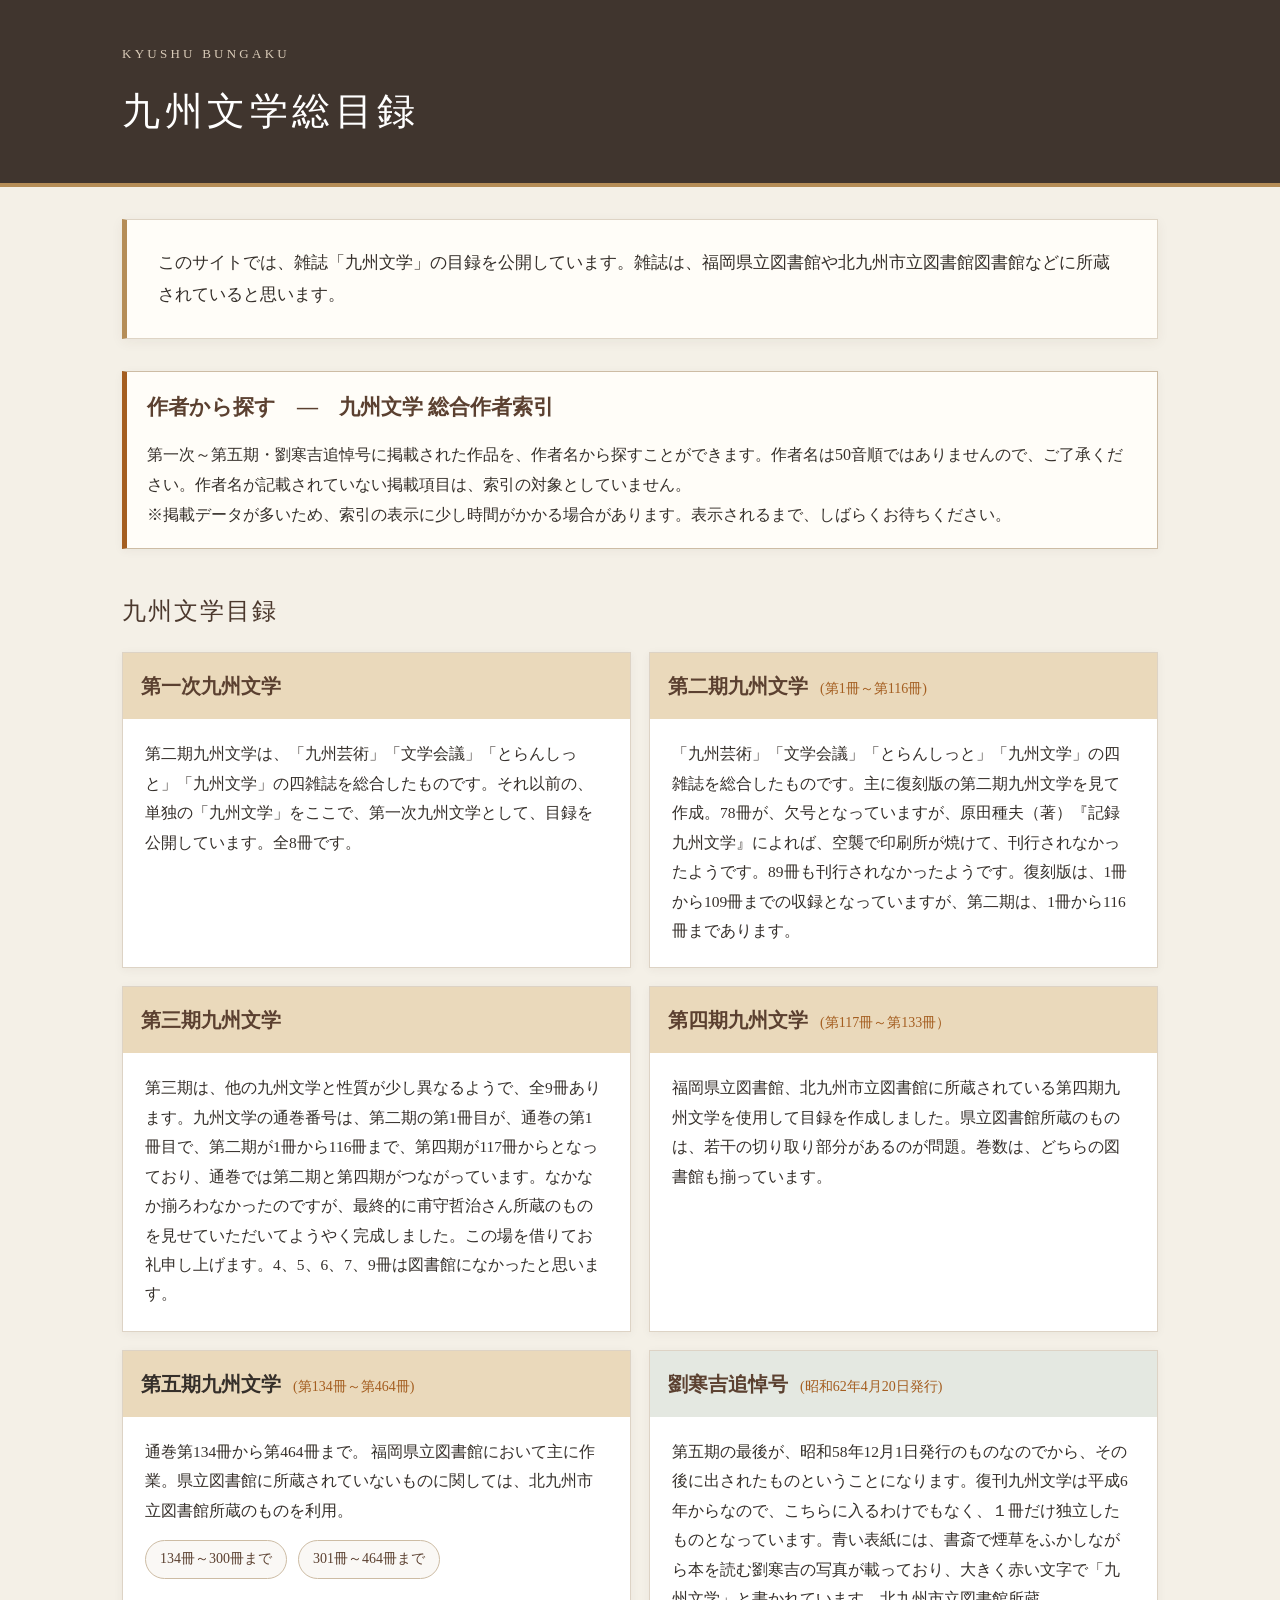
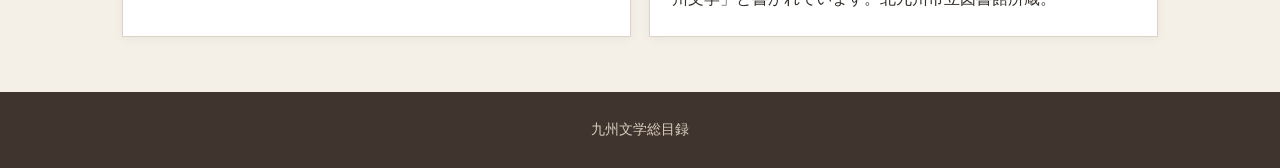
==== index.html @ 51d68d0b "Add files via upload" ====
<!DOCTYPE html>
<html lang="ja">
<head>
<meta charset="UTF-8">
<meta name="viewport" content="width=device-width, initial-scale=1.0">
<meta name="description" content="九州文学総目録">
<meta name="keywords" content="九州文学,総目録">
<title>九州文学総目録</title>
<style>
* { box-sizing: border-box; }
html { scroll-behavior: smooth; }
body {
  margin: 0;
  background: #f4f0e7;
  color: #352f2a;
  font-family: "Yu Mincho", "Hiragino Mincho ProN", "MS PMincho", serif;
  line-height: 1.9;
  font-size: 16px;
}
a { color: #5b4030; text-decoration: none; }
a:hover { text-decoration: underline; }

.wrap { max-width: 1080px; margin: auto; padding: 0 22px; }

header {
  background: #40352e;
  color: #fff;
  border-bottom: 4px solid #b58d57;
}
.header-inner { padding: 42px 22px 36px; }
.kicker { font-size: 13px; letter-spacing: .25em; color: #d9cbb8; margin-bottom: 8px; }
h1 { margin: 0; font-size: 38px; font-weight: normal; letter-spacing: .12em; }

.intro {
  margin: 32px 0;
  background: #fffdf8;
  border: 1px solid #ded4c5;
  border-left: 5px solid #b58d57;
  padding: 27px 31px;
  box-shadow: 0 3px 12px rgba(60,45,30,.06);
  font-size: 1.05rem;
}
.intro p { margin: 0; }

.section { margin-top: 40px; }
.section-title {
  margin-bottom: 18px;
}
.section-title h2 {
  margin: 0;
  font-size: 24px;
  font-weight: normal;
  letter-spacing: .08em;
  color: #4b382d;
}

.grid {
  display: grid;
  grid-template-columns: 1fr 1fr;
  gap: 18px;
}
.card {
  background: #fff;
  border: 1px solid #ddd3c5;
  box-shadow: 0 2px 9px rgba(60,45,30,.05);
}
.card-head {
  background: #ead9bb;
  padding: 14px 18px;
}
.card-head a, .card-head b {
  font-size: 20px;
  font-weight: bold;
}
.card-head .period {
  color: #a45e20;
  font-size: 14px;
  margin-left: 8px;
  font-weight: normal;
}
.card-body {
  padding: 20px 22px 22px;
  font-size: 15.5px;
}
.card-body p { margin: 0; }

.links { margin-top: 15px; }
.link-pill {
  display: inline-block;
  padding: 5px 14px;
  border: 1px solid #cdbca4;
  border-radius: 20px;
  margin-right: 7px;
  font-size: 14px;
  background: #faf8f5;
}
.link-pill:hover {
  background: #ead9bb;
}

/* 劉寒吉追悼号専用のヘッダー背景色 */
.card-head.special {
  background: #e4e8e1;
}

footer {
  margin-top: 55px;
  background: #40352e;
  color: #d9cdbd;
  padding: 25px 0;
  font-size: 14px;
  text-align: center;
}

@media(max-width:700px) {
  .wrap { padding: 0 15px; }
  .header-inner { padding: 30px 15px; }
  h1 { font-size: 28px; }
  .intro { padding: 22px 19px; margin: 20px 0; font-size: 1rem; }
  .grid { grid-template-columns: 1fr; }
  .card-body { font-size: 15px; }
}

.author-index-card {
  margin-top: 28px;
  background: #fffdf8;
  border: 1px solid #cdbca4;
  border-left: 5px solid #a45e20;
  box-shadow: 0 2px 9px rgba(60,45,30,.05);
}
.author-index-card a {
  display: block;
  padding: 16px 20px 12px;
  font-size: 21px;
  font-weight: bold;
  color: #5b4030;
}
.author-index-card p {
  margin: 0;
  padding: 0 20px 17px;
  font-size: 16px;
}
.author-index-card a:hover {
  background: #faf4ea;
}

</style>
</head>
<body>

<header>
  <div class="wrap header-inner">
    <div class="kicker">KYUSHU BUNGAKU</div>
    <h1>九州文学総目録</h1>
  </div>
</header>

<main class="wrap">

  <section class="intro">
    <p>このサイトでは、雑誌「九州文学」の目録を公開しています。雑誌は、福岡県立図書館や北九州市立図書館図書館などに所蔵されていると思います。</p>
  </section>

  <section class="author-index-card" aria-label="作者索引">
    <a href="author.html">作者から探す　―　九州文学 総合作者索引</a>
    <p>第一次～第五期・劉寒吉追悼号に掲載された作品を、作者名から探すことができます。作者名は50音順ではありませんので、ご了承ください。作者名が記載されていない掲載項目は、索引の対象としていません。<br>※掲載データが多いため、索引の表示に少し時間がかかる場合があります。表示されるまで、しばらくお待ちください。</p>
  </section>

  <section class="section">
    <div class="section-title"><h2>九州文学目録</h2></div>

    <div class="grid">

      <!-- 第一次九州文学 -->
      <article class="card">
        <div class="card-head">
          <a href="dai1.html">第一次九州文学</a>
        </div>
        <div class="card-body">
          <p>第二期九州文学は、「九州芸術」「文学会議」「とらんしっと」「九州文学」の四雑誌を総合したものです。それ以前の、単独の「九州文学」をここで、第一次九州文学として、目録を公開しています。全8冊です。</p>
        </div>
      </article>

      <!-- 第二期九州文学 -->
      <article class="card">
        <div class="card-head">
          <a href="dai2.html">第二期九州文学</a>
          <span class="period">(第1冊～第116冊)</span>
        </div>
        <div class="card-body">
          <p>「九州芸術」「文学会議」「とらんしっと」「九州文学」の四雑誌を総合したものです。主に復刻版の第二期九州文学を見て作成。78冊が、欠号となっていますが、原田種夫（著）『記録九州文学』によれば、空襲で印刷所が焼けて、刊行されなかったようです。89冊も刊行されなかったようです。復刻版は、1冊から109冊までの収録となっていますが、第二期は、1冊から116冊まであります。</p>
        </div>
      </article>

      <!-- 第三期九州文学 -->
      <article class="card">
        <div class="card-head">
          <a href="dai3.html">第三期九州文学</a>
        </div>
        <div class="card-body">
          <p>第三期は、他の九州文学と性質が少し異なるようで、全9冊あります。九州文学の通巻番号は、第二期の第1冊目が、通巻の第1冊目で、第二期が1冊から116冊まで、第四期が117冊からとなっており、通巻では第二期と第四期がつながっています。なかなか揃ろわなかったのですが、最終的に甫守哲治さん所蔵のものを見せていただいてようやく完成しました。この場を借りてお礼申し上げます。4、5、6、7、9冊は図書館になかったと思います。</p>
        </div>
      </article>

      <!-- 第四期九州文学 -->
      <article class="card">
        <div class="card-head">
          <a href="dai4.html">第四期九州文学</a>
          <span class="period">(第117冊～第133冊）</span>
        </div>
        <div class="card-body">
          <p>福岡県立図書館、北九州市立図書館に所蔵されている第四期九州文学を使用して目録を作成しました。県立図書館所蔵のものは、若干の切り取り部分があるのが問題。巻数は、どちらの図書館も揃っています。</p>
        </div>
      </article>

      <!-- 第五期九州文学 -->
      <article class="card">
        <div class="card-head">
          <b>第五期九州文学</b>
          <span class="period">(第134冊～第464冊)</span>
        </div>
        <div class="card-body">
          <p>通巻第134冊から第464冊まで。 福岡県立図書館において主に作業。県立図書館に所蔵されていないものに関しては、北九州市立図書館所蔵のものを利用。</p>
          <div class="links">
            <a class="link-pill" href="dai501.html">134冊～300冊まで</a>
            <a class="link-pill" href="dai502.html">301冊～464冊まで</a>
          </div>
        </div>
      </article>

      <!-- 劉寒吉追悼号 -->
      <article class="card">
        <div class="card-head special">
          <a href="ryu.html">劉寒吉追悼号</a>
          <span class="period">(昭和62年4月20日発行)</span>
        </div>
        <div class="card-body">
          <p>第五期の最後が、昭和58年12月1日発行のものなのでから、その後に出されたものということになります。復刊九州文学は平成6年からなので、こちらに入るわけでもなく、１冊だけ独立したものとなっています。青い表紙には、書斎で煙草をふかしながら本を読む劉寒吉の写真が載っており、大きく赤い文字で「九州文学」と書かれています。北九州市立図書館所蔵。</p>
        </div>
      </article>

    </div>
  </section>

</main>

<footer>
  <div class="wrap">
    九州文学総目録
  </div>
</footer>

</body>
</html>
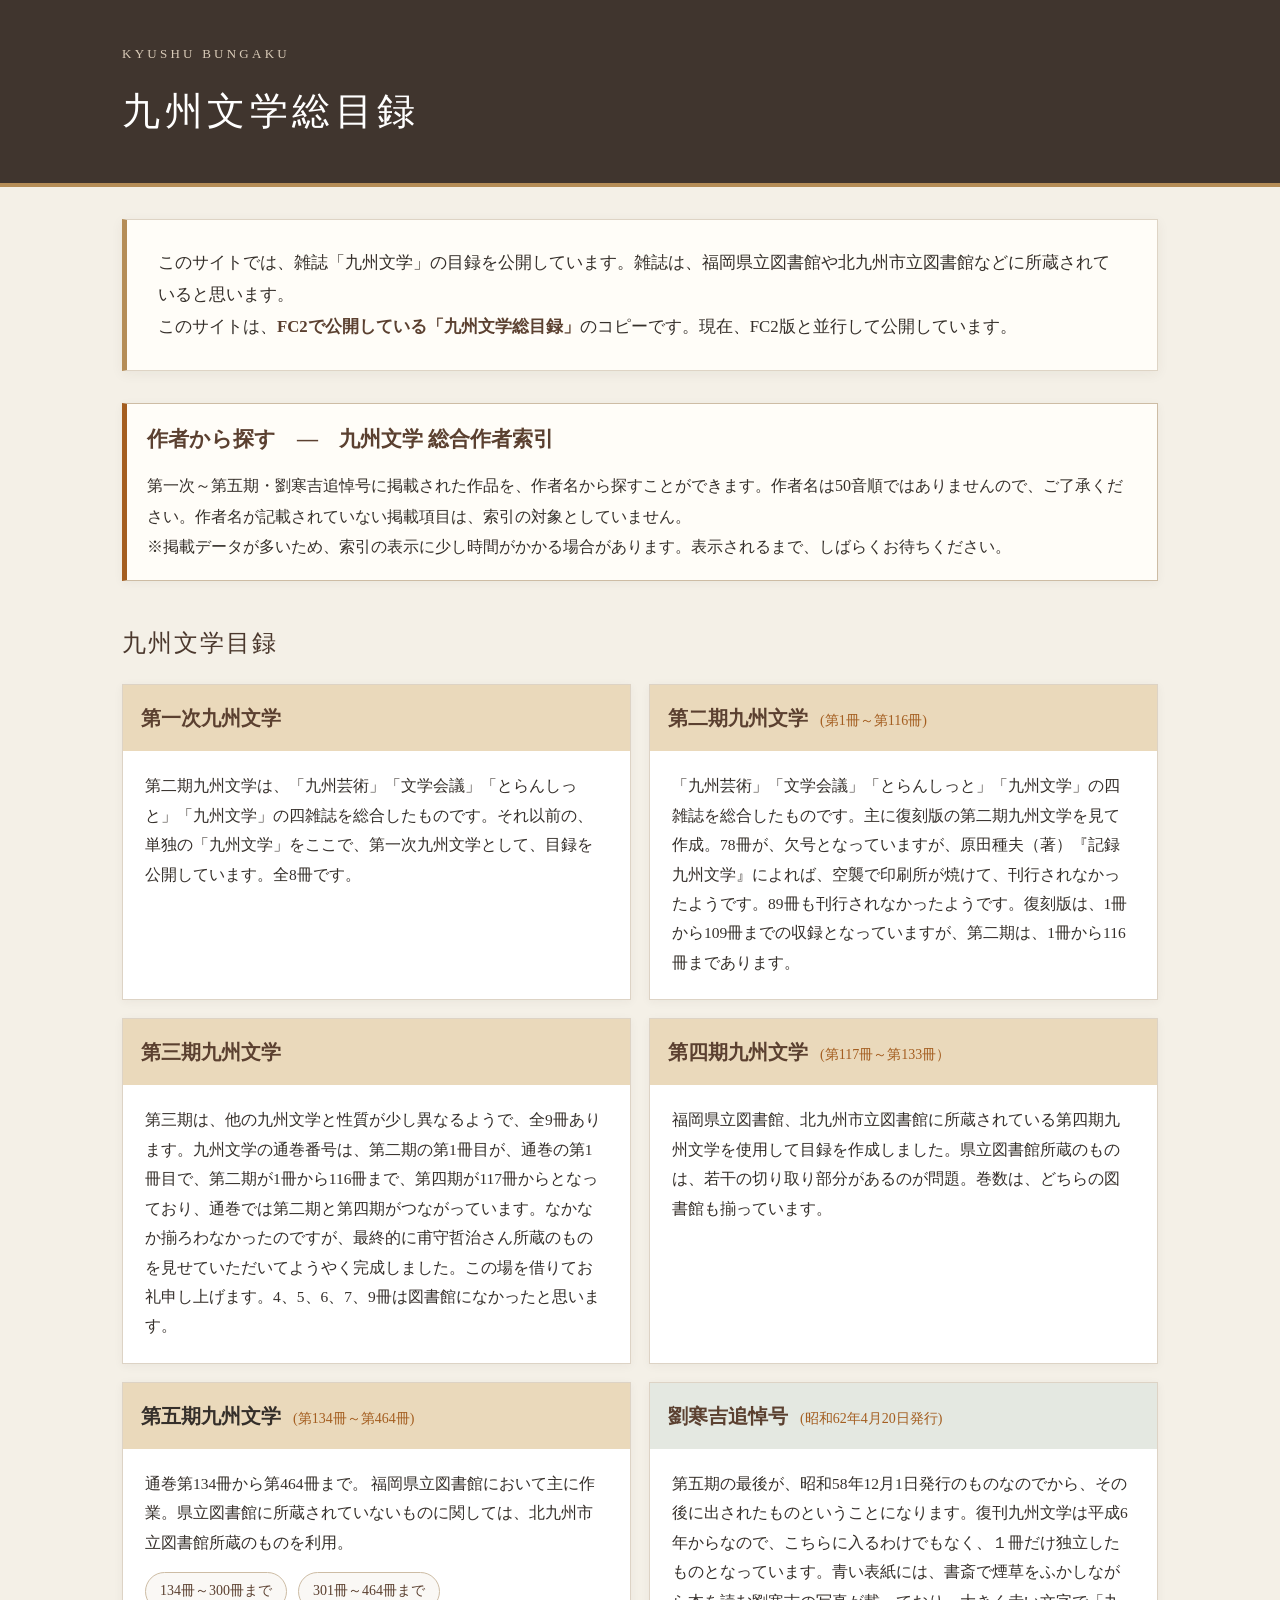
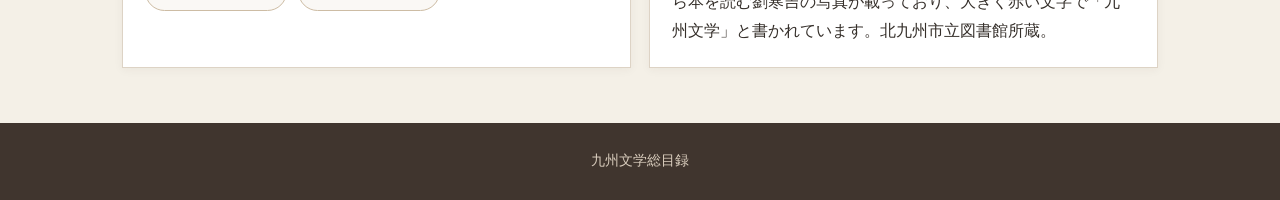
==== commit 098fd7d7: "Add files via upload" ====
--- a/index.html
+++ b/index.html
@@ -158,7 +158,8 @@
 <main class="wrap">
 
   <section class="intro">
-    <p>このサイトでは、雑誌「九州文学」の目録を公開しています。雑誌は、福岡県立図書館や北九州市立図書館図書館などに所蔵されていると思います。</p>
+    <p>このサイトでは、雑誌「九州文学」の目録を公開しています。雑誌は、福岡県立図書館や北九州市立図書館などに所蔵されていると思います。</br>
+このサイトは、<a href="http://kyushubungaku.web.fc2.com/"><span style="font-weight: 600;">FC2で公開している「九州文学総目録」</span></a>のコピーです。現在、FC2版と並行して公開しています。</p>
   </section>
 
   <section class="author-index-card" aria-label="作者索引">
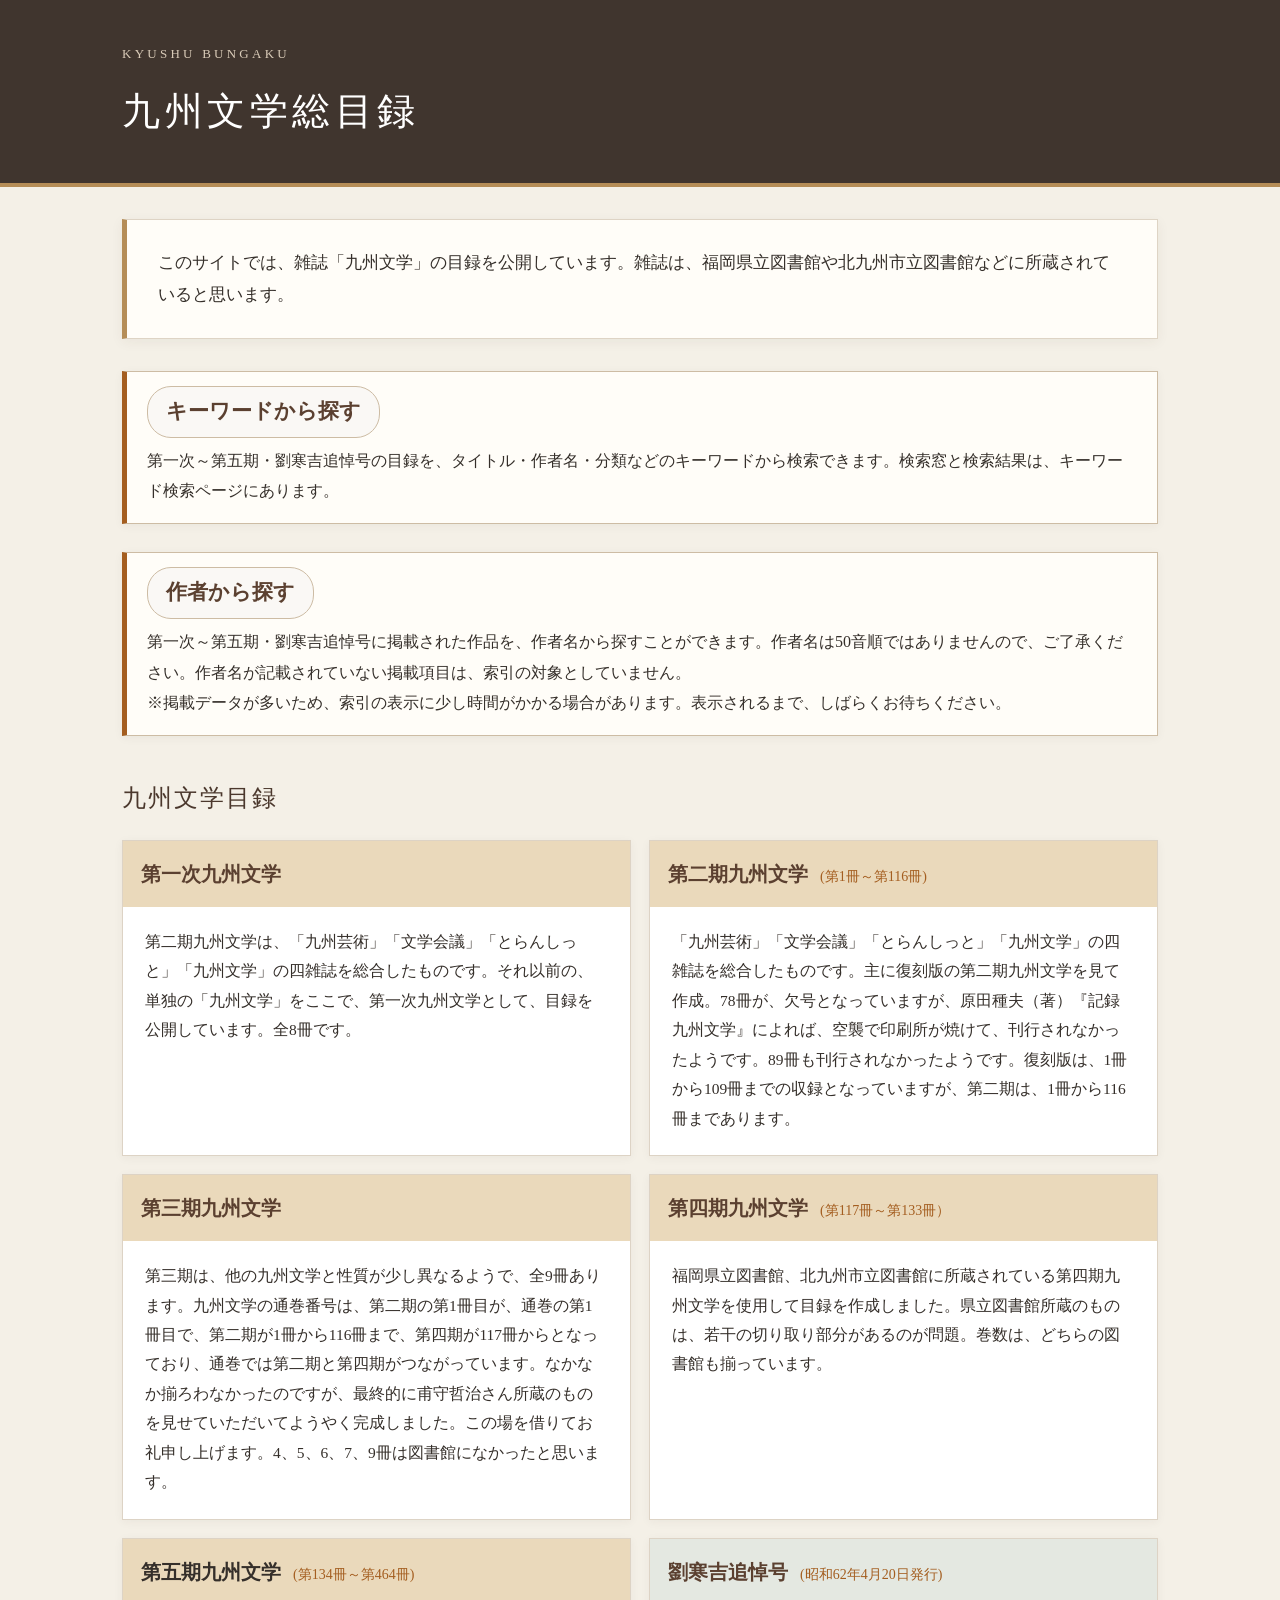
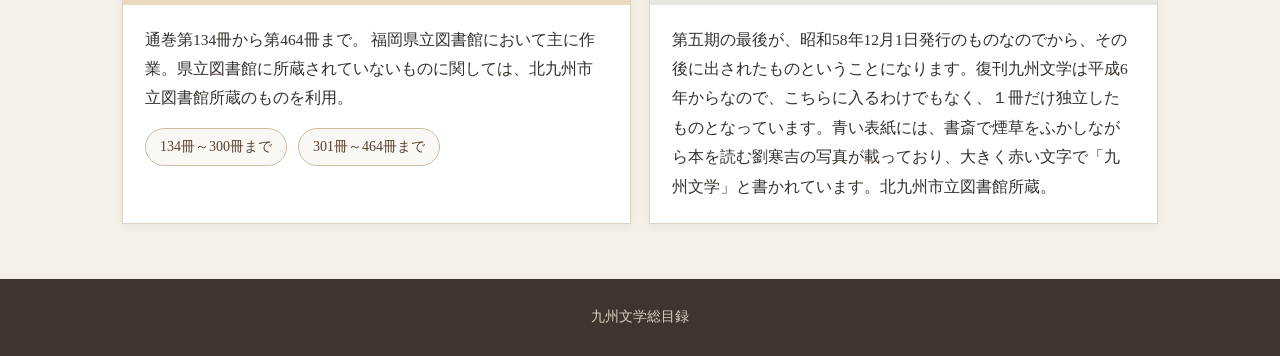
==== commit 61f5f82e: "Add files via upload" ====
--- a/index.html
+++ b/index.html
@@ -72,6 +72,10 @@
   font-size: 20px;
   font-weight: bold;
 }
+/* 目録タイトルは、元の四角い見出しデザインのままにする */
+.card-head a {
+  color: #5b4030;
+}
 .card-head .period {
   color: #a45e20;
   font-size: 14px;
@@ -129,19 +133,28 @@
   box-shadow: 0 2px 9px rgba(60,45,30,.05);
 }
 .author-index-card a {
-  display: block;
-  padding: 16px 20px 12px;
+  display: inline-block;
+  margin: 14px 20px 8px;
+  padding: 5px 18px;
+  border: 1px solid #cdbca4;
+  border-radius: 24px;
+  background: #faf8f5;
   font-size: 21px;
   font-weight: bold;
   color: #5b4030;
+  transition: background-color .15s ease;
 }
 .author-index-card p {
   margin: 0;
   padding: 0 20px 17px;
   font-size: 16px;
 }
-.author-index-card a:hover {
-  background: #faf4ea;
+.author-index-card a:hover,
+.author-index-card a:focus-visible {
+  background: #ead9bb;
+  text-decoration: none;
+  outline: 2px solid #a45e20;
+  outline-offset: 2px;
 }
 
 </style>
@@ -158,12 +171,16 @@
 <main class="wrap">
 
   <section class="intro">
-    <p>このサイトでは、雑誌「九州文学」の目録を公開しています。雑誌は、福岡県立図書館や北九州市立図書館などに所蔵されていると思います。</br>
-このサイトは、<a href="http://kyushubungaku.web.fc2.com/"><span style="font-weight: 600;">FC2で公開している「九州文学総目録」</span></a>のコピーです。現在、FC2版と並行して公開しています。</p>
+    <p>このサイトでは、雑誌「九州文学」の目録を公開しています。雑誌は、福岡県立図書館や北九州市立図書館などに所蔵されていると思います。</p>
+  </section>
+
+  <section class="author-index-card" aria-label="キーワード検索">
+    <a href="kensaku.html">キーワードから探す</a>
+    <p>第一次～第五期・劉寒吉追悼号の目録を、タイトル・作者名・分類などのキーワードから検索できます。検索窓と検索結果は、キーワード検索ページにあります。</p>
   </section>
 
   <section class="author-index-card" aria-label="作者索引">
-    <a href="author.html">作者から探す　―　九州文学 総合作者索引</a>
+    <a href="author.html">作者から探す</a>
     <p>第一次～第五期・劉寒吉追悼号に掲載された作品を、作者名から探すことができます。作者名は50音順ではありませんので、ご了承ください。作者名が記載されていない掲載項目は、索引の対象としていません。<br>※掲載データが多いため、索引の表示に少し時間がかかる場合があります。表示されるまで、しばらくお待ちください。</p>
   </section>
 
